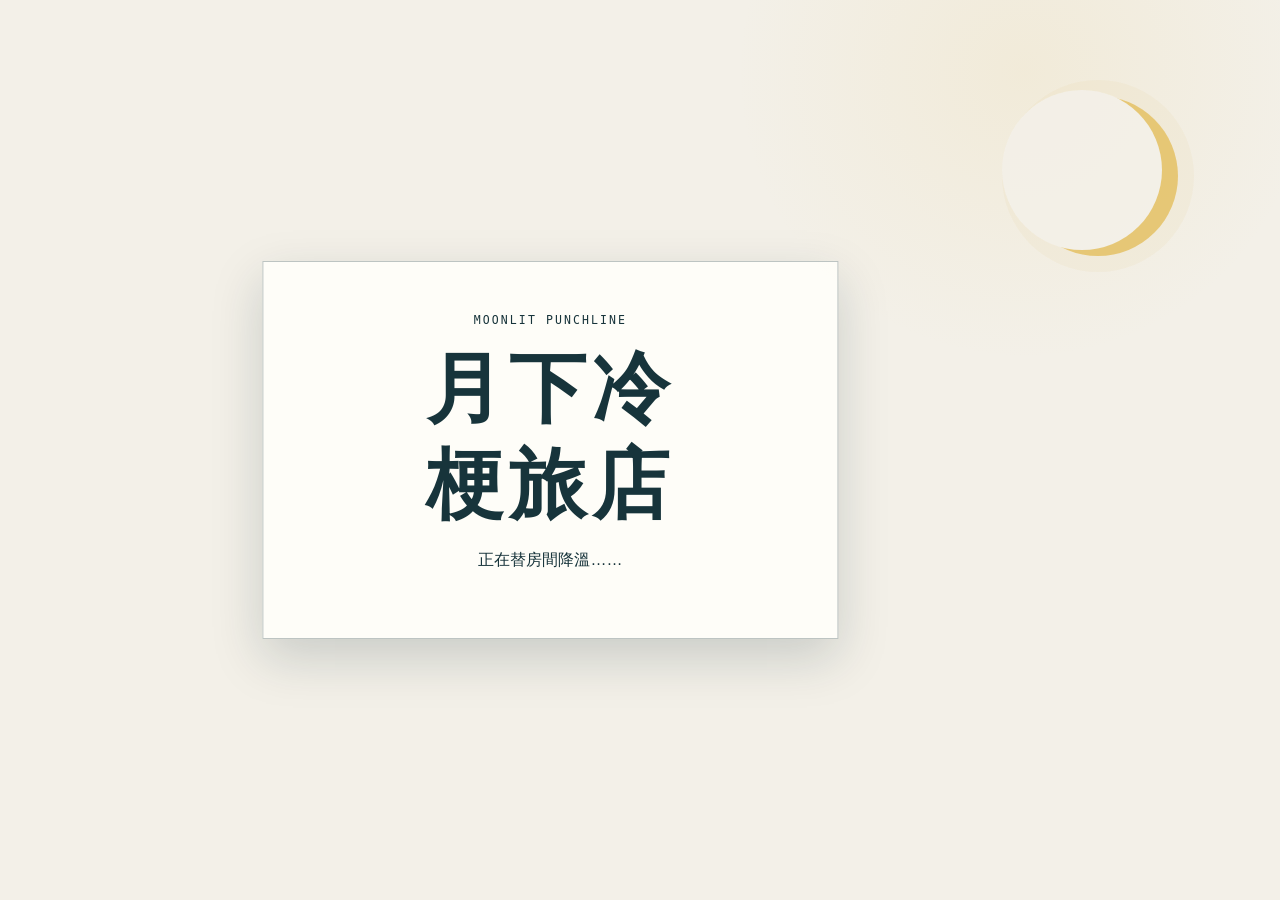
==== index.html @ e2cfd2d4 "feat: 建立旅店入口與設計基礎" ====
<!doctype html>
<html lang="zh-Hant">
  <head>
    <meta charset="utf-8">
    <meta name="viewport" content="width=device-width, initial-scale=1">
    <title>月下冷梗旅店｜全齡冷笑話問答遊戲</title>
    <meta name="description" content="入住月下冷梗旅店，挑戰全齡冷笑話、世界文字梗與創意諧音，或在放映室慢慢翻閱收藏。">
    <link rel="canonical" href="./">
    <meta property="og:type" content="website">
    <meta property="og:locale" content="zh_TW">
    <meta property="og:title" content="月下冷梗旅店">
    <meta property="og:description" content="一間收藏世界冷笑話的月下旅店。十題挑戰，或慢慢翻梗。">
    <meta property="og:url" content="./">
    <meta name="twitter:card" content="summary">
    <meta name="theme-color" content="#102A35">
    <script type="application/ld+json">
      {
        "@context": "https://schema.org",
        "@type": "WebApplication",
        "name": "月下冷梗旅店",
        "alternateName": "Moonlit Punchline",
        "applicationCategory": "GameApplication",
        "operatingSystem": "Any",
        "inLanguage": "zh-Hant",
        "isAccessibleForFree": true,
        "description": "全齡冷笑話、世界文字梗與創意諧音問答遊戲。"
      }
    </script>
    <link rel="stylesheet" href="./styles/tokens.css">
    <link rel="stylesheet" href="./styles/base.css">
    <link rel="stylesheet" href="./styles/components.css">
    <link rel="stylesheet" href="./styles/layout.css">
    <link rel="stylesheet" href="./styles/motion.css">
  </head>
  <body>
    <a class="skip-link" href="#app-shell">跳至主要內容</a>
    <div class="ambient-moon" aria-hidden="true"></div>
    <main id="app-shell" tabindex="-1">
      <section class="loading-panel" aria-labelledby="loading-title">
        <p class="eyebrow">MOONLIT PUNCHLINE</p>
        <h1 id="loading-title">月下冷梗旅店</h1>
        <p>正在替房間降溫……</p>
      </section>
    </main>
    <p id="live-region" class="visually-hidden" aria-live="polite" aria-atomic="true"></p>
    <div id="toast-region" class="toast-region" aria-live="polite" aria-atomic="true"></div>
    <noscript>
      <p class="noscript-message">這間旅店需要 JavaScript 才能開門。請啟用後重新整理頁面。</p>
    </noscript>
    <script type="module" src="./scripts/app.js"></script>
  </body>
</html>
---- styles/tokens.css ----
:root {
  --color-paper: #f3f0e8;
  --color-ink: #17343b;
  --color-night: #102a35;
  --color-spring: #557f78;
  --color-moon: #e5c36a;
  --color-stamp: #9e4b50;
  --color-mist: #dce7e3;
  --color-white: #fffefa;
  --color-shadow: rgb(16 42 53 / 18%);
  --font-display: "Yu Mincho", "Hiragino Mincho ProN", "Noto Serif TC", serif;
  --font-body: "Noto Sans TC", "Yu Gothic", "Hiragino Sans", "Microsoft JhengHei", sans-serif;
  --font-utility: ui-monospace, "Cascadia Mono", monospace;
  --space-1: 0.25rem;
  --space-2: 0.5rem;
  --space-3: 0.75rem;
  --space-4: 1rem;
  --space-5: 1.5rem;
  --space-6: 2rem;
  --space-7: 3rem;
  --radius-sm: 0.25rem;
  --radius-md: 0.75rem;
  --radius-lg: 1.5rem;
  --shadow-paper: 0 1.2rem 3rem var(--color-shadow);
  --content-max: 75rem;
  --motion-fast: 160ms;
  --motion-normal: 320ms;
  --motion-slow: 420ms;
}
---- styles/base.css ----
*,
*::before,
*::after {
  box-sizing: border-box;
}

html {
  color-scheme: light;
  font-family: var(--font-body);
  background: var(--color-night);
  scroll-behavior: smooth;
}

body {
  min-width: 20rem;
  min-height: 100vh;
  margin: 0;
  color: var(--color-ink);
  background:
    radial-gradient(circle at 80% 8%, rgb(229 195 106 / 12%), transparent 18rem),
    var(--color-paper);
}

body::before {
  position: fixed;
  inset: 0;
  z-index: -1;
  background-image: radial-gradient(rgb(23 52 59 / 11%) 0.7px, transparent 0.8px);
  background-size: 0.65rem 0.65rem;
  content: "";
  opacity: 0.45;
  pointer-events: none;
}

button,
input,
select,
textarea {
  font: inherit;
}

button,
[href],
select {
  min-height: 2.75rem;
}

button {
  color: inherit;
}

:focus-visible {
  outline: 0.2rem solid var(--color-moon);
  outline-offset: 0.2rem;
}

h1,
h2,
h3,
p {
  margin-top: 0;
}

h1,
h2,
h3 {
  font-family: var(--font-display);
  font-weight: 600;
  line-height: 1.25;
  text-wrap: balance;
}

p {
  line-height: 1.75;
}

.skip-link {
  position: fixed;
  z-index: 100;
  top: var(--space-3);
  left: var(--space-3);
  padding: var(--space-3) var(--space-4);
  color: var(--color-paper);
  background: var(--color-night);
  transform: translateY(-180%);
}

.skip-link:focus {
  transform: translateY(0);
}

.visually-hidden {
  position: absolute !important;
  width: 1px !important;
  height: 1px !important;
  padding: 0 !important;
  margin: -1px !important;
  overflow: hidden !important;
  clip: rect(0, 0, 0, 0) !important;
  white-space: nowrap !important;
  border: 0 !important;
}

.eyebrow {
  font-family: var(--font-utility);
  font-size: 0.72rem;
  letter-spacing: 0.18em;
  text-transform: uppercase;
}

.noscript-message {
  max-width: 36rem;
  margin: var(--space-6) auto;
  padding: var(--space-4);
  border: 1px solid var(--color-stamp);
  background: var(--color-white);
}
---- styles/components.css ----
.loading-panel {
  width: min(100%, 36rem);
  padding: var(--space-7);
  border: 1px solid rgb(23 52 59 / 28%);
  background: rgb(255 254 250 / 88%);
  box-shadow: var(--shadow-paper);
  text-align: center;
}

.loading-panel h1 {
  margin-bottom: var(--space-3);
  font-size: clamp(2.4rem, 8vw, 4.8rem);
  letter-spacing: 0.08em;
}

.toast-region {
  position: fixed;
  z-index: 20;
  right: var(--space-4);
  bottom: var(--space-4);
  max-width: min(24rem, calc(100vw - 2rem));
}

.ambient-moon {
  position: fixed;
  top: clamp(2rem, 8vw, 6rem);
  right: clamp(1rem, 8vw, 8rem);
  width: clamp(5rem, 13vw, 10rem);
  aspect-ratio: 1;
  border-radius: 50%;
  background: var(--color-moon);
  box-shadow: 0 0 0 1rem rgb(229 195 106 / 8%);
  opacity: 0.9;
}

.ambient-moon::after {
  position: absolute;
  top: -0.35rem;
  left: -1rem;
  width: 100%;
  aspect-ratio: 1;
  border-radius: inherit;
  background: var(--color-paper);
  content: "";
}
---- styles/layout.css ----
#app-shell {
  position: relative;
  z-index: 1;
  display: grid;
  min-height: 100vh;
  place-items: center;
  width: min(100%, var(--content-max));
  margin-inline: auto;
  padding: var(--space-5);
}

@media (min-width: 40rem) {
  #app-shell {
    padding: var(--space-6);
  }
}

@media (min-width: 64rem) {
  #app-shell {
    padding: var(--space-7);
  }

  .loading-panel {
    transform: translateX(-7vw);
  }
}
---- styles/motion.css ----
@keyframes mist-breathe {
  0%,
  100% {
    opacity: 0.55;
    transform: translate3d(0, 0, 0);
  }
  50% {
    opacity: 0.8;
    transform: translate3d(-0.5rem, 0.25rem, 0);
  }
}

.ambient-moon {
  animation: mist-breathe 8s ease-in-out infinite;
}

.skip-link,
button,
[href] {
  transition:
    color var(--motion-fast) ease,
    background-color var(--motion-fast) ease,
    border-color var(--motion-fast) ease,
    transform var(--motion-fast) ease;
}

@media (prefers-reduced-motion: reduce) {
  *,
  *::before,
  *::after {
    scroll-behavior: auto !important;
    animation-duration: 1ms !important;
    animation-iteration-count: 1 !important;
    transition-duration: 1ms !important;
  }
}
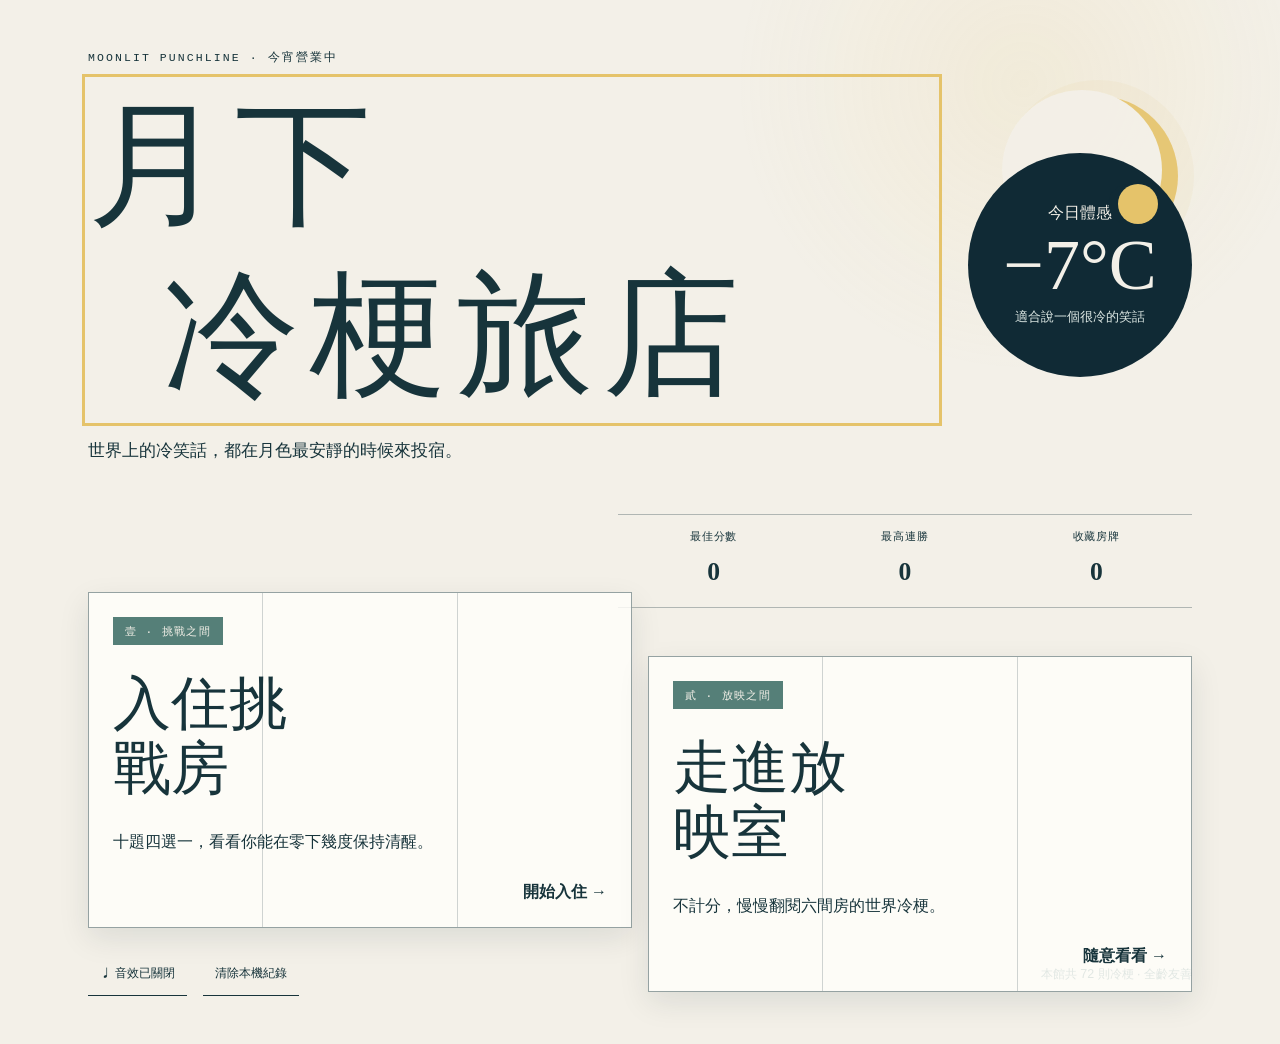
==== commit df43985c: "feat: 完成旅店大廳與問答挑戰" ====
--- a/index.html
+++ b/index.html
@@ -13,6 +13,7 @@
     <meta property="og:url" content="./">
     <meta name="twitter:card" content="summary">
     <meta name="theme-color" content="#102A35">
+    <link rel="icon" href="data:image/svg+xml,%3Csvg xmlns='http://www.w3.org/2000/svg' viewBox='0 0 64 64'%3E%3Ccircle cx='32' cy='32' r='28' fill='%23E5C36A'/%3E%3Ccircle cx='22' cy='24' r='28' fill='%23102A35'/%3E%3C/svg%3E">
     <script type="application/ld+json">
       {
         "@context": "https://schema.org",
--- a/styles/components.css
+++ b/styles/components.css
@@ -43,3 +43,237 @@
   background: var(--color-paper);
   content: "";
 }
+
+.text-button,
+.back-button {
+  padding: var(--space-2) var(--space-3);
+  border: 0;
+  border-bottom: 1px solid currentcolor;
+  background: transparent;
+  cursor: pointer;
+}
+
+.primary-button,
+.secondary-button {
+  min-width: 10rem;
+  padding: var(--space-3) var(--space-5);
+  border: 1px solid var(--color-night);
+  cursor: pointer;
+}
+
+.primary-button { color: var(--color-paper); background: var(--color-night); }
+.secondary-button { background: transparent; }
+.primary-button:hover,
+.mode-door:hover { transform: translateY(-0.18rem); }
+
+.room-tag {
+  display: inline-flex;
+  align-items: center;
+  width: fit-content;
+  min-height: 1.75rem;
+  padding: var(--space-1) var(--space-3);
+  color: var(--color-paper);
+  background: var(--color-spring);
+  font-family: var(--font-utility);
+  font-size: 0.7rem;
+  letter-spacing: 0.12em;
+}
+
+.cold-meter {
+  position: relative;
+  display: grid;
+  justify-items: center;
+  align-content: center;
+  width: min(14rem, 60vw);
+  aspect-ratio: 1;
+  padding: var(--space-5);
+  color: var(--color-paper);
+  border-radius: 50%;
+  background: var(--color-night);
+  text-align: center;
+}
+
+.cold-meter__moon {
+  position: absolute;
+  top: 14%;
+  right: 15%;
+  width: 2.5rem;
+  aspect-ratio: 1;
+  border-radius: 50%;
+  background: var(--color-moon);
+  box-shadow: -0.6rem 0 0 var(--color-night);
+}
+
+.cold-meter strong {
+  font-family: var(--font-display);
+  font-size: clamp(2.5rem, 8vw, 4.5rem);
+  font-weight: 500;
+}
+
+.cold-meter small {
+  max-width: 9rem;
+  color: var(--color-mist);
+  line-height: 1.5;
+}
+
+.mode-door {
+  position: relative;
+  display: grid;
+  align-content: space-between;
+  min-height: 21rem;
+  padding: var(--space-5);
+  overflow: hidden;
+  color: var(--color-ink);
+  border: 1px solid rgb(23 52 59 / 45%);
+  background: rgb(255 254 250 / 82%);
+  box-shadow: 0 0.7rem 1.8rem rgb(16 42 53 / 10%);
+  text-align: left;
+  cursor: pointer;
+}
+
+.mode-door::before,
+.mode-door::after {
+  position: absolute;
+  inset-block: 0;
+  width: 1px;
+  background: rgb(23 52 59 / 20%);
+  content: "";
+}
+
+.mode-door::before { left: 32%; }
+.mode-door::after { right: 32%; }
+.mode-door > * { position: relative; z-index: 1; }
+
+.mode-door > strong {
+  max-width: 7ch;
+  margin-block: var(--space-5);
+  font-family: var(--font-display);
+  font-size: clamp(2rem, 5vw, 3.6rem);
+  font-weight: 500;
+  line-height: 1.12;
+}
+
+.mode-door > span:not(.room-tag, .door-action) { max-width: 24rem; line-height: 1.7; }
+.door-action { justify-self: end; margin-top: var(--space-5); font-weight: 700; }
+.challenge { width: min(100%, 64rem); }
+
+.screen-nav,
+.challenge__status,
+.question-paper__meta {
+  display: flex;
+  align-items: center;
+  justify-content: space-between;
+  gap: var(--space-3);
+}
+
+.screen-nav {
+  margin-bottom: var(--space-5);
+  font-family: var(--font-utility);
+  font-size: 0.75rem;
+}
+
+.challenge__status {
+  flex-wrap: wrap;
+  margin-bottom: var(--space-4);
+  padding: var(--space-3) var(--space-4);
+  color: var(--color-mist);
+  background: var(--color-night);
+}
+
+.challenge__status p { display: flex; align-items: baseline; gap: var(--space-2); margin: 0; }
+.challenge__status span { font-size: 0.7rem; letter-spacing: 0.12em; }
+.challenge__status strong { color: var(--color-paper); }
+
+.question-paper {
+  padding: clamp(1.25rem, 4vw, 3.5rem);
+  border: 1px solid rgb(23 52 59 / 28%);
+  background: rgb(255 254 250 / 92%);
+  box-shadow: var(--shadow-paper);
+}
+
+.question-paper__meta { color: var(--color-spring); font-size: 0.78rem; }
+
+.question-paper h2 {
+  max-width: 18ch;
+  margin: clamp(2rem, 7vw, 4.5rem) auto;
+  font-size: clamp(2rem, 6vw, 4.2rem);
+  text-align: center;
+}
+
+.answer-grid { display: grid; gap: var(--space-3); }
+
+.answer-option {
+  display: grid;
+  grid-template-columns: 2.5rem 1fr auto;
+  align-items: center;
+  min-height: 4rem;
+  padding: var(--space-3);
+  color: var(--color-ink);
+  border: 1px solid rgb(23 52 59 / 35%);
+  background: transparent;
+  text-align: left;
+  cursor: pointer;
+}
+
+.answer-option > span { font-family: var(--font-utility); color: var(--color-spring); }
+.answer-option:hover:not(:disabled) { border-color: var(--color-night); background: var(--color-mist); }
+.answer-option.is-correct { border: 2px solid var(--color-spring); background: rgb(85 127 120 / 13%); }
+.answer-option.is-wrong { border: 2px solid var(--color-stamp); text-decoration: line-through; }
+.answer-option em { color: var(--color-spring); font-size: 0.75rem; font-style: normal; }
+
+.answer-feedback {
+  position: relative;
+  margin-block: var(--space-5);
+  padding: var(--space-5);
+  border-left: 0.25rem solid var(--color-spring);
+  background: var(--color-mist);
+}
+
+.answer-feedback.is-wrong { border-color: var(--color-stamp); }
+.answer-feedback h3 { padding-right: 6rem; font-size: 1.35rem; }
+.answer-feedback p { margin-bottom: var(--space-2); }
+
+.stamp {
+  position: absolute;
+  top: var(--space-4);
+  right: var(--space-4);
+  padding: var(--space-1) var(--space-2);
+  color: var(--color-stamp);
+  border: 0.18rem double var(--color-stamp);
+  font-size: 0.72rem;
+  font-weight: 800;
+  transform: rotate(4deg);
+}
+
+.answer-hint { margin-block: var(--space-4); color: var(--color-spring); text-align: center; }
+.results { width: min(100%, 50rem); text-align: center; }
+.results h1 { margin-block: var(--space-5) var(--space-6); font-size: clamp(2.4rem, 7vw, 5.2rem); }
+
+.result-moon {
+  display: block;
+  width: 5rem;
+  aspect-ratio: 1;
+  margin: var(--space-5) auto;
+  border-radius: 50%;
+  background: var(--color-moon);
+  box-shadow: -1.2rem 0.3rem 0 var(--color-paper);
+}
+
+.result-grid {
+  display: grid;
+  grid-template-columns: repeat(3, 1fr);
+  border-block: 1px solid rgb(23 52 59 / 30%);
+}
+
+.result-grid p { display: grid; gap: var(--space-2); margin: 0; padding: var(--space-5) var(--space-3); }
+.result-grid p + p { border-left: 1px solid rgb(23 52 59 / 30%); }
+.result-grid span { font-size: 0.75rem; letter-spacing: 0.12em; }
+.result-grid strong { font-family: var(--font-display); font-size: clamp(1.8rem, 5vw, 3rem); }
+
+.result-actions {
+  display: flex;
+  flex-wrap: wrap;
+  justify-content: center;
+  gap: var(--space-3);
+  margin-top: var(--space-6);
+}
--- a/styles/layout.css
+++ b/styles/layout.css
@@ -24,3 +24,65 @@
     transform: translateX(-7vw);
   }
 }
+
+.lobby { width: 100%; }
+.lobby__header { display: grid; gap: var(--space-6); align-items: center; }
+
+.lobby__header h1 {
+  margin-bottom: var(--space-4);
+  font-size: clamp(3.6rem, 12vw, 8.5rem);
+  font-weight: 500;
+  letter-spacing: 0.08em;
+}
+
+.lobby__header h1 span { margin-left: 0.55em; }
+.lobby__intro { max-width: 31rem; font-size: 1.05rem; }
+
+.lobby__records {
+  display: grid;
+  grid-template-columns: repeat(3, 1fr);
+  margin-block: var(--space-6);
+  border-block: 1px solid rgb(23 52 59 / 30%);
+}
+
+.lobby__records p { display: grid; gap: var(--space-1); margin: 0; padding: var(--space-3); text-align: center; }
+.lobby__records span { font-size: 0.7rem; letter-spacing: 0.08em; }
+.lobby__records strong { font-family: var(--font-display); font-size: 1.6rem; }
+.mode-doors { display: grid; gap: var(--space-4); }
+
+.lobby__footer {
+  display: flex;
+  flex-wrap: wrap;
+  align-items: center;
+  gap: var(--space-4);
+  margin-top: var(--space-5);
+  font-size: 0.78rem;
+}
+
+.lobby__footer > span { margin-left: auto; color: var(--color-spring); }
+
+@media (min-width: 40rem) {
+  .lobby__header { grid-template-columns: minmax(0, 1fr) auto; }
+  .mode-doors { grid-template-columns: repeat(2, 1fr); }
+  .answer-grid { grid-template-columns: repeat(2, 1fr); }
+}
+
+@media (min-width: 64rem) {
+  .lobby__header { grid-template-columns: minmax(0, 1.5fr) auto; }
+  .lobby__records { width: 52%; margin-left: auto; }
+  .mode-doors { margin-top: -3rem; }
+  .mode-door--gallery { transform: translateY(4rem); }
+  .mode-door--gallery:hover { transform: translateY(3.82rem); }
+}
+
+@media (max-width: 39.999rem) {
+  .ambient-moon { opacity: 0.45; }
+  .lobby__header { justify-items: center; text-align: center; }
+  .lobby__header h1 span { margin-left: 0; }
+  .lobby__records strong { font-size: 1.3rem; }
+  .challenge__status { display: grid; grid-template-columns: 1fr 1fr; }
+  .challenge__status p:first-child { grid-column: 1 / -1; }
+  .question-paper__meta { align-items: flex-start; flex-direction: column; }
+  .result-grid { grid-template-columns: 1fr; }
+  .result-grid p + p { border-top: 1px solid rgb(23 52 59 / 30%); border-left: 0; }
+}
--- a/styles/motion.css
+++ b/styles/motion.css
@@ -24,6 +24,13 @@
     transform var(--motion-fast) ease;
 }
 
+@keyframes screen-enter {
+  from { opacity: 0; transform: translateY(0.75rem); }
+  to { opacity: 1; transform: translateY(0); }
+}
+
+.screen-enter { animation: screen-enter var(--motion-normal) ease-out both; }
+
 @media (prefers-reduced-motion: reduce) {
   *,
   *::before,
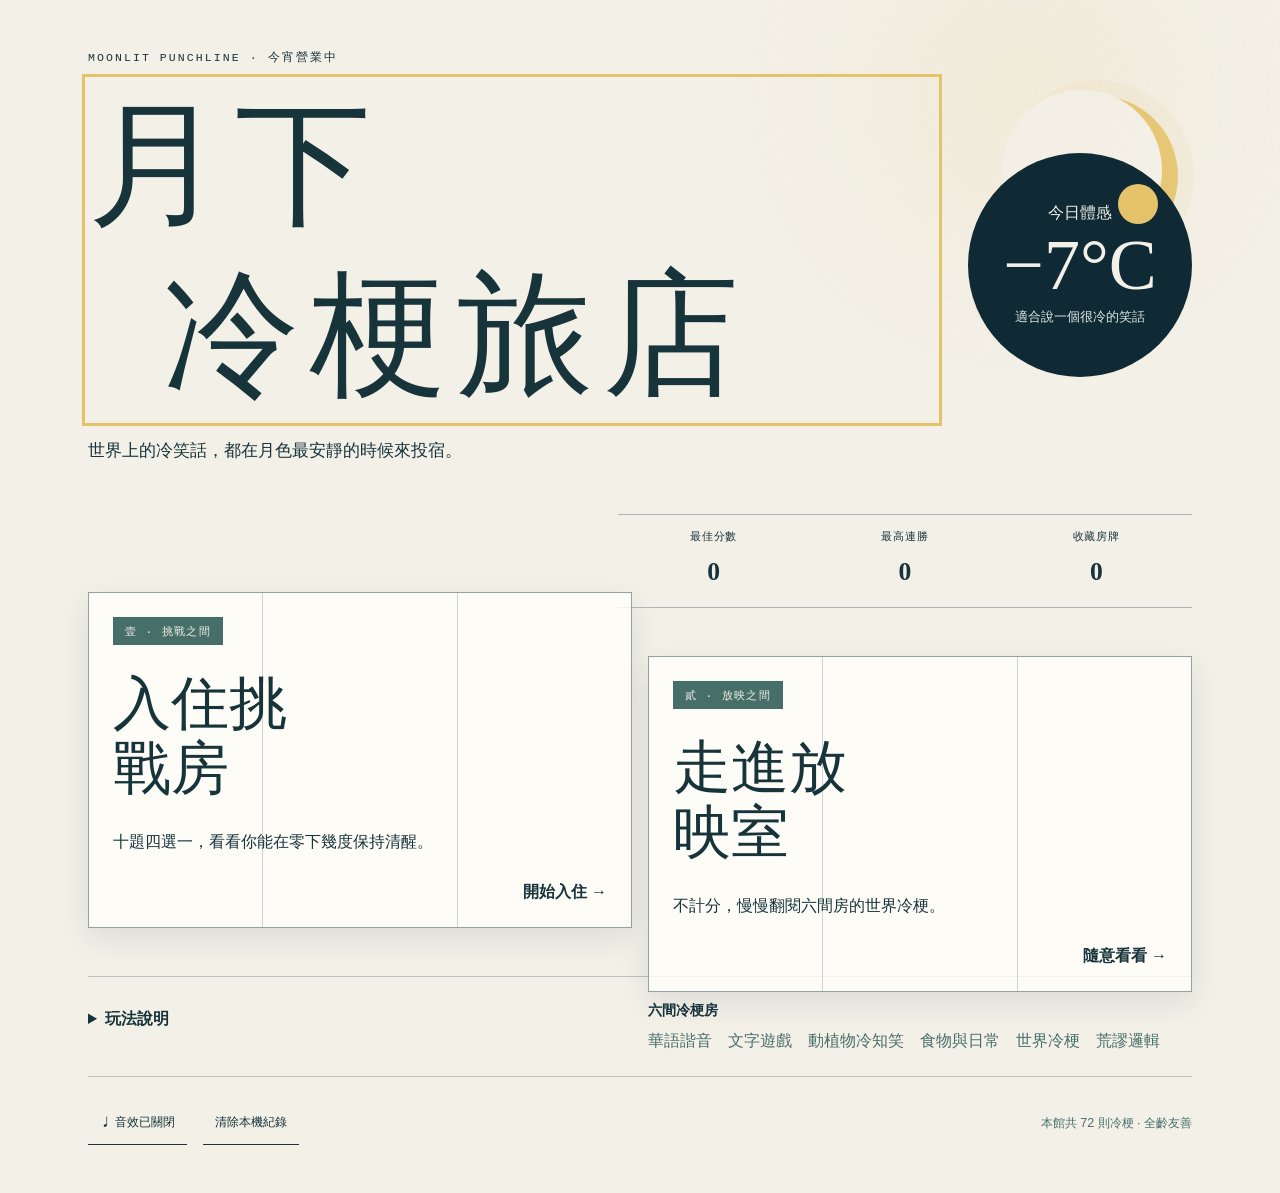
==== commit d73ef238: "fix: 修正降級流程與無障礙缺漏" ====
--- a/index.html
+++ b/index.html
@@ -41,6 +41,7 @@
         <p class="eyebrow">MOONLIT PUNCHLINE</p>
         <h1 id="loading-title">月下冷梗旅店</h1>
         <p>正在替房間降溫……</p>
+        <p class="loading-fallback">若這段訊息持續顯示，請確認瀏覽器已啟用 JavaScript，並透過靜態伺服器重新開啟。</p>
       </section>
     </main>
     <p id="live-region" class="visually-hidden" aria-live="polite" aria-atomic="true"></p>
--- a/styles/tokens.css
+++ b/styles/tokens.css
@@ -2,7 +2,7 @@
   --color-paper: #f3f0e8;
   --color-ink: #17343b;
   --color-night: #102a35;
-  --color-spring: #557f78;
+  --color-spring: #476f69;
   --color-moon: #e5c36a;
   --color-stamp: #9e4b50;
   --color-mist: #dce7e3;
--- a/styles/components.css
+++ b/styles/components.css
@@ -13,12 +13,35 @@
   letter-spacing: 0.08em;
 }
 
+.loading-fallback {
+  opacity: 0;
+  font-size: 0.82rem;
+  animation: reveal-loading-error 1ms linear 6s forwards;
+}
+
 .toast-region {
   position: fixed;
   z-index: 20;
   right: var(--space-4);
   bottom: var(--space-4);
   max-width: min(24rem, calc(100vw - 2rem));
+  padding: var(--space-3) var(--space-4);
+  color: var(--color-paper);
+  border-left: 0.25rem solid var(--color-moon);
+  background: var(--color-night);
+  box-shadow: var(--shadow-paper);
+  opacity: 0;
+  transform: translateY(0.75rem);
+  pointer-events: none;
+}
+
+.toast-region:empty {
+  display: none;
+}
+
+.toast-region.is-visible {
+  opacity: 1;
+  transform: translateY(0);
 }
 
 .ambient-moon {
@@ -155,6 +178,41 @@
 
 .mode-door > span:not(.room-tag, .door-action) { max-width: 24rem; line-height: 1.7; }
 .door-action { justify-self: end; margin-top: var(--space-5); font-weight: 700; }
+
+.lobby-guide {
+  display: grid;
+  gap: var(--space-4);
+  margin-top: var(--space-7);
+  padding-block: var(--space-5);
+  border-block: 1px solid rgb(23 52 59 / 25%);
+}
+
+.lobby-guide summary {
+  min-height: 2.75rem;
+  padding-block: var(--space-2);
+  font-weight: 700;
+  cursor: pointer;
+}
+
+.lobby-guide details p {
+  max-width: 38rem;
+  margin-bottom: 0;
+}
+
+.lobby-guide h2 {
+  font-family: var(--font-body);
+  font-size: 0.9rem;
+}
+
+.lobby-guide ul {
+  display: flex;
+  flex-wrap: wrap;
+  gap: var(--space-2) var(--space-4);
+  margin: 0;
+  padding: 0;
+  list-style: none;
+  color: var(--color-spring);
+}
 .challenge { width: min(100%, 64rem); }
 
 .screen-nav,
@@ -277,3 +335,183 @@
   gap: var(--space-3);
   margin-top: var(--space-6);
 }
+
+.result-favorite {
+  display: inline-flex;
+  align-items: center;
+  gap: var(--space-2);
+  margin-top: var(--space-5);
+  padding: var(--space-2) var(--space-4);
+  color: var(--color-stamp);
+  border: 0;
+  border-bottom: 1px solid currentcolor;
+  background: transparent;
+  cursor: pointer;
+}
+
+.gallery { width: min(100%, 70rem); }
+
+.gallery__header {
+  display: flex;
+  align-items: end;
+  justify-content: space-between;
+  gap: var(--space-5);
+  margin-bottom: var(--space-5);
+}
+
+.gallery__header h1 {
+  margin-bottom: 0;
+  font-size: clamp(2.4rem, 7vw, 5rem);
+}
+
+.gallery__header > p { max-width: 18rem; margin-bottom: 0; color: var(--color-spring); }
+
+.gallery-filters {
+  display: flex;
+  gap: var(--space-2);
+  margin-bottom: var(--space-5);
+  padding-block: var(--space-2);
+  overflow-x: auto;
+  scrollbar-width: thin;
+  max-width: 100%;
+}
+
+.filter-button {
+  flex: 0 0 auto;
+  padding: var(--space-2) var(--space-4);
+  border: 1px solid rgb(23 52 59 / 32%);
+  background: transparent;
+  cursor: pointer;
+}
+
+.filter-button[aria-pressed="true"] {
+  color: var(--color-paper);
+  border-color: var(--color-night);
+  background: var(--color-night);
+}
+
+.gallery-card {
+  display: grid;
+  border: 1px solid rgb(23 52 59 / 40%);
+  background: rgb(255 254 250 / 88%);
+  box-shadow: var(--shadow-paper);
+}
+
+.gallery-card__question {
+  display: grid;
+  min-height: 30rem;
+  padding: clamp(1.5rem, 5vw, 4rem);
+}
+
+.gallery-card__number {
+  justify-self: end;
+  margin-top: calc(-1 * var(--space-5));
+  color: var(--color-spring);
+  font-family: var(--font-utility);
+  font-size: 0.72rem;
+  overflow-wrap: anywhere;
+}
+
+.gallery-card__question > h2 {
+  max-width: 15ch;
+  margin: auto;
+  font-size: clamp(2.3rem, 6vw, 4.8rem);
+  text-align: center;
+}
+
+.reveal-button {
+  justify-self: center;
+  align-self: end;
+  display: inline-flex;
+  align-items: center;
+  gap: var(--space-3);
+  padding: var(--space-2) var(--space-4);
+  border: 0;
+  border-bottom: 1px solid currentcolor;
+  background: transparent;
+  cursor: pointer;
+}
+
+.reveal-button > span {
+  display: grid;
+  width: 2.5rem;
+  aspect-ratio: 1;
+  place-items: center;
+  color: var(--color-night);
+  border-radius: 50%;
+  background: var(--color-moon);
+}
+
+.gallery-card__answer {
+  align-self: end;
+  margin-top: var(--space-6);
+  padding: var(--space-5);
+  border-left: 0.25rem solid var(--color-stamp);
+  background: var(--color-mist);
+}
+
+.gallery-card__answer h2 {
+  margin-bottom: var(--space-2);
+  font-size: clamp(1.5rem, 4vw, 2.5rem);
+}
+
+.gallery-card__controls {
+  display: grid;
+  align-content: end;
+  border-top: 1px solid rgb(23 52 59 / 25%);
+}
+
+.gallery-card__controls button {
+  display: flex;
+  justify-content: space-between;
+  gap: var(--space-3);
+  min-height: 4rem;
+  padding: var(--space-3) var(--space-4);
+  color: var(--color-ink);
+  border: 0;
+  border-bottom: 1px solid rgb(23 52 59 / 25%);
+  background: transparent;
+  text-align: left;
+  cursor: pointer;
+}
+
+.gallery-card__controls button:hover { background: var(--color-mist); }
+.gallery-card__controls button[aria-pressed="true"] { color: var(--color-stamp); }
+
+.gallery-pagination {
+  display: flex;
+  justify-content: space-between;
+  gap: var(--space-3);
+  margin-top: var(--space-5);
+}
+
+.empty-state {
+  display: grid;
+  justify-items: center;
+  min-height: 24rem;
+  padding: var(--space-7);
+  place-content: center;
+  border: 1px dashed var(--color-spring);
+  text-align: center;
+}
+
+.empty-state > span { font-size: 4rem; color: var(--color-moon); }
+
+.copy-fallback {
+  position: fixed;
+  z-index: 30;
+  inset: 50% auto auto 50%;
+  width: min(32rem, calc(100vw - 2rem));
+  padding: var(--space-5);
+  border: 1px solid var(--color-night);
+  background: var(--color-paper);
+  box-shadow: 0 0 0 100vmax rgb(16 42 53 / 60%);
+  transform: translate(-50%, -50%);
+}
+
+.copy-fallback textarea {
+  width: 100%;
+  min-height: 8rem;
+  margin-bottom: var(--space-4);
+  padding: var(--space-3);
+}
--- a/styles/layout.css
+++ b/styles/layout.css
@@ -7,6 +7,12 @@
   width: min(100%, var(--content-max));
   margin-inline: auto;
   padding: var(--space-5);
+}
+
+#app-shell > *,
+.gallery-card,
+.gallery-card__question {
+  min-width: 0;
 }
 
 @media (min-width: 40rem) {
@@ -65,6 +71,9 @@
   .lobby__header { grid-template-columns: minmax(0, 1fr) auto; }
   .mode-doors { grid-template-columns: repeat(2, 1fr); }
   .answer-grid { grid-template-columns: repeat(2, 1fr); }
+  .gallery-card { grid-template-columns: minmax(0, 1fr) 13rem; }
+  .gallery-card__controls { border-top: 0; border-left: 1px solid rgb(23 52 59 / 25%); }
+  .lobby-guide { grid-template-columns: minmax(0, 1fr) minmax(0, 1fr); }
 }
 
 @media (min-width: 64rem) {
@@ -85,4 +94,8 @@
   .question-paper__meta { align-items: flex-start; flex-direction: column; }
   .result-grid { grid-template-columns: 1fr; }
   .result-grid p + p { border-top: 1px solid rgb(23 52 59 / 30%); border-left: 0; }
+  .gallery__header { display: block; }
+  .gallery__header > p { margin-top: var(--space-3); }
+  .gallery-card__question { min-height: 25rem; }
+  .gallery-pagination .secondary-button { min-width: 0; flex: 1; }
 }
--- a/styles/motion.css
+++ b/styles/motion.css
@@ -8,6 +8,10 @@
     opacity: 0.8;
     transform: translate3d(-0.5rem, 0.25rem, 0);
   }
+}
+
+@keyframes reveal-loading-error {
+  to { opacity: 1; }
 }
 
 .ambient-moon {
